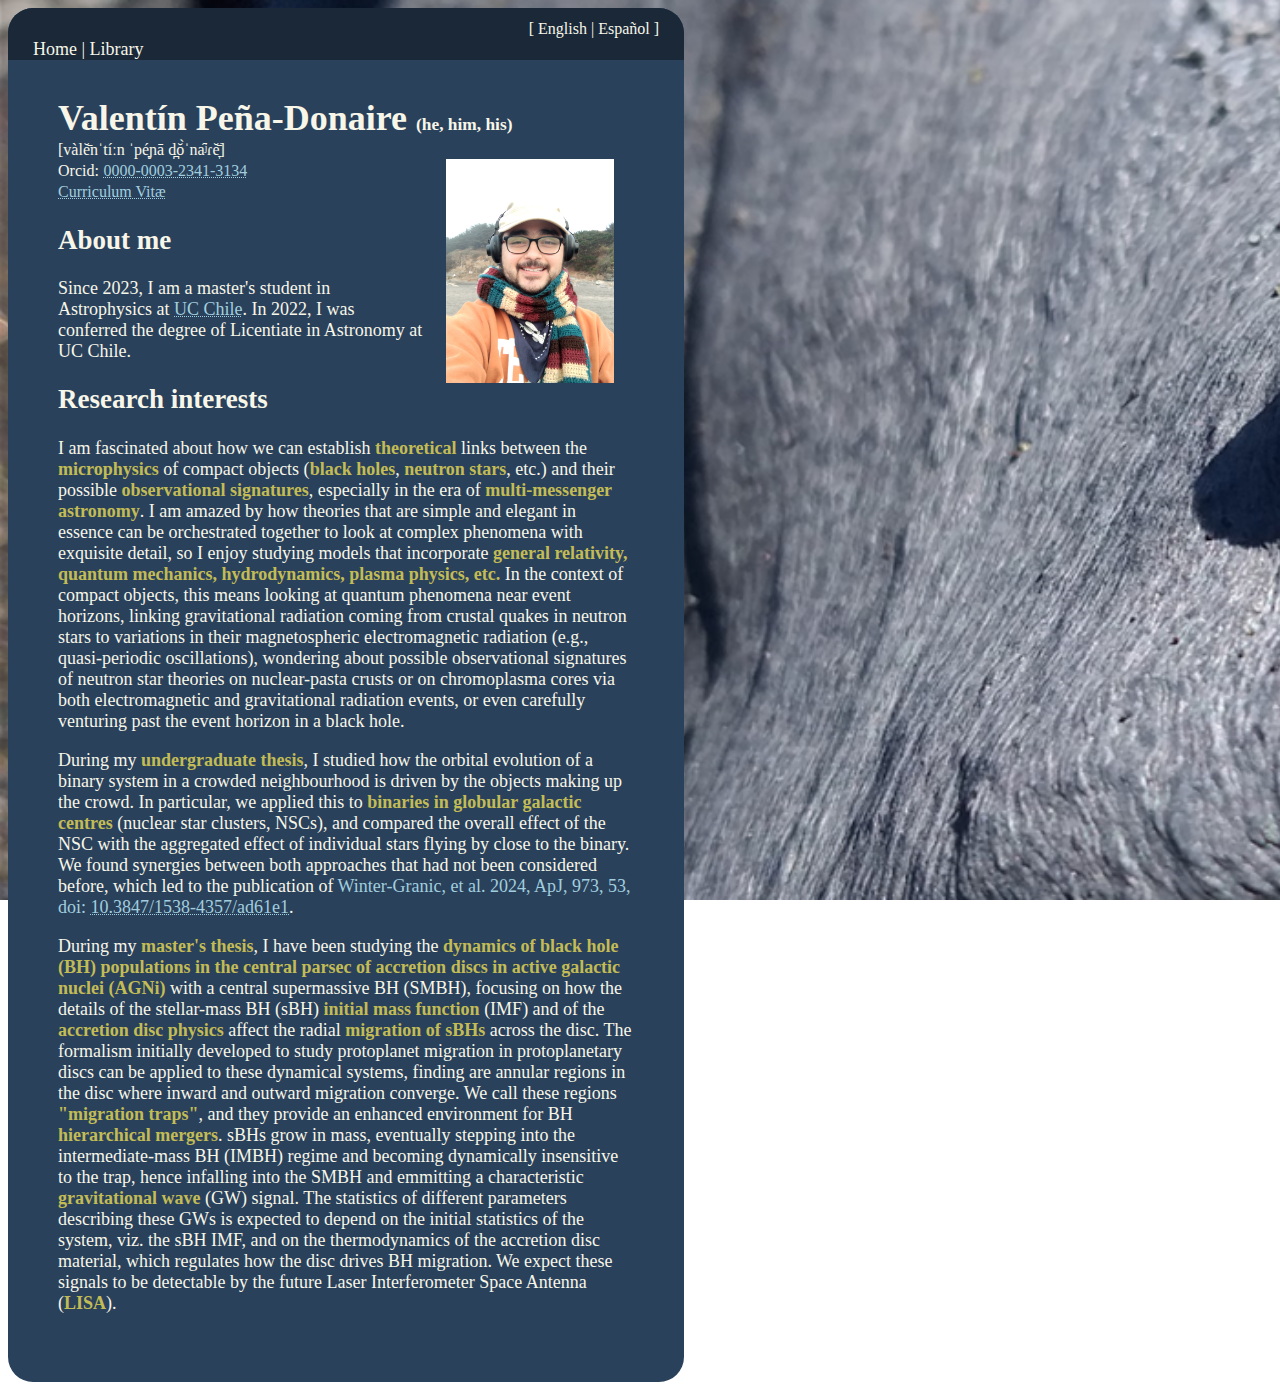
==== index.html @ 250e29ab "Update index.html" ====
<!doctype html>
<html lang="en-GB" style="background-image: url('./pirita__cobquecura-mure.png');">
    <head>
        <meta name="author" content="Valentín Peña-Donaire"/>
        <meta charset="utf-8" />
        <title>Valentín Peña-Donaire</title>
        <link rel="stylesheet" href="style.css">
    </head>
    
    <body>
        <menu style="background:#1A2838;margin:-50px;">
            <div align="right">
                <footnotesize >[ <a href=./index.html>English</a> | <a href=./es.html>Español</a> ]</footnotesize>
            </div>
            <div>
                <a href=./index.html>Home</a>
                 | <a href=./library-books-en.html>Library</a>
                <!--
                 | <a href=./pics-en.html>Photos</a>
                -->
            </div>
        </menu>
        <br><br><br>
        
        <h1>Valentín Peña-Donaire <small><small><small><small>(he, him, his)</small></small></small></small> <img src="./pp-scarf.jpg" alt="selfie" style="float:right;width:168px;margin:20px;"></h1>
        <footnotesize>[va&#768;le&#774&#772;n&#712;ti&#769&#720;n &#712;pe&#769&#798;&#626;a&#772; d&#810;o&#774&#768&#712;na&#7623&#690;&#638;e&#774&#798&#772;]</footnotesize><br> <!-- (why do I need to force a line break?) -->
        <!-- www.domsmith.co.uk -->
        <!-- https://www.phon.ucl.ac.uk/home/wells/ipa-unicode.htm -->
        <!-- https://en.wikipedia.org/wiki/Combining_Diacritical_Marks_Supplement -->
        <!-- https://onlinetools.com/unicode/convert-unicode-to-html -->
        <footnotesize>Orcid:</footnotesize> <a context=citet size=footnotesize href=https://orcid.org/0000-0003-2341-3134>0000-0003-2341-3134</a><br>
        <a context=citet size=footnotesize href="cv.pdf" target="_blank">Curriculum Vit&aelig;</a>

        
        <h2>About me</h2>
        <p>
            Since 2023, I am a master's student in Astrophysics at <a context=citet href=https://uc.cl/en>UC Chile</a>. In 2022, I was conferred the degree of Licentiate in Astronomy at UC Chile.
        </p>
        
        <h2>Research interests</h2>
        <p>
            I am fascinated about how we can establish <b>theoretical</b> links between the <b>microphysics</b> of compact objects (<b>black holes</b>, <b>neutron stars</b>, etc.) and their possible <b>observational signatures</b>, especially in the era of <b>multi-messenger astronomy</b>. I am amazed by how theories that are simple and elegant in essence can be orchestrated together to look at complex phenomena with exquisite detail, so I enjoy studying models that incorporate <b>general relativity, quantum mechanics, hydrodynamics, plasma physics, etc.</b> In the context of compact objects, this means looking at quantum phenomena near event horizons, linking gravitational radiation coming from crustal quakes in neutron stars to variations in their magnetospheric electromagnetic radiation (e.g., quasi-periodic oscillations), wondering about possible observational signatures of neutron star theories on nuclear-pasta crusts or on chromoplasma cores via both electromagnetic and gravitational radiation events, or even carefully venturing past the event horizon in a black hole.
        </p>
        <p>
            During my <b>undergraduate thesis</b>, I studied how the orbital evolution of a binary system in a crowded neighbourhood is driven by the objects making up the crowd. In particular, we applied this to <b>binaries in globular galactic centres</b> (nuclear star clusters, NSCs), and compared the overall effect of the NSC with the aggregated effect of individual stars flying by close to the binary. We found synergies between both approaches that had not been considered before, which led to the publication of <citet>Winter-Granic, et al. 2024, ApJ, 973, 53, doi:</citet> <a context=citet href=http://doi.org/10.3847/1538-4357/ad61e1>10.3847/1538-4357/ad61e1</a>.
        </p>
        <p>
            During my <b>master's thesis</b>, I have been studying the <b>dynamics of black hole (BH) populations in the central parsec of accretion discs in active galactic nuclei (AGNi)</b> with a central supermassive BH (SMBH), focusing on how the details of the stellar-mass BH (sBH) <b>initial mass function</b> (IMF) and of the <b>accretion disc physics</b> affect the radial <b>migration of sBHs</b> across the disc. The formalism initially developed to study protoplanet migration in protoplanetary discs can be applied to these dynamical systems, finding are annular regions in the disc where inward and outward migration converge. We call these regions <b>"migration traps"</b>, and they provide an enhanced environment for BH <b>hierarchical mergers</b>. sBHs grow in mass, eventually stepping into the intermediate-mass BH (IMBH) regime and becoming dynamically insensitive to the trap, hence infalling into the SMBH and emmitting a characteristic <b>gravitational wave</b> (GW) signal. The statistics of different parameters describing these GWs is expected to depend on the initial statistics of the system, viz. the sBH IMF, and on the thermodynamics of the accretion disc material, which regulates how the disc drives BH migration. We expect these signals to be detectable by the future Laser Interferometer Space Antenna (<b>LISA</b>).
        </p>
    </body>
</html>
---- style.css ----
@font-face {
    font-family: "Yu Youren";
    src: url("yu-youren.ttf");
    font-weight: 400;
    font-style: normal;
}
        
html {
    width: 100%;
    background-repeat: no-repeat;
    background-size: cover;
    background-attachment: fixed;
    font-size: 18px;
    padding: 0px;
}

menu {
    padding-left: 25px;
    padding-right: 25px;
    padding-top: 10px;
    padding-bottom: 0px;
    border-top-left-radius: 25px;
    border-top-right-radius: 25px;
    background: #1A2838;
    color: #f7f6e8;
}

body {
    width: 45%;
    padding: 50px;
    border-radius: 25px;
    background: #2a415c;
}

ul {
    list-style-type: disc;
}

li {
  margin-left: 20px;
  color: #f7f6e8;
}


h1 {
    color: #f7f6e8;
    margin-bottom: 0px;
}
h2 {
    color: #f7f6e8;
}
h3 {
    color: #f7f6e8;
}

p {
    color: #f7f6e8;
}
b {
    color: #c3bc55;
}

citet {
    color: #a1cede;
}
a {
    text-decoration: none;
    color: #f7f6e8;
}
a[context="citet"] {
    text-decoration: underline;
    text-decoration-style: dotted;
    text-decoration-thickness: 1px;
    color: #a1cede;
}
a[context="citet"][size="footnotesize"] {
    text-decoration: underline;
    text-decoration-style: dotted;
    text-decoration-thickness: 1px;
    color: #a1cede;
    font-size: 16px;
}


footnotesize {
    font-size: 16px;
    color: #f7f6e8;
}

form {
    color:#f7f6e8;
}
select {
    font-family:inherit;
    font-size:16px;
    background-color: #315781;
    color: #f7f6e8;
    padding: 8px;
    border: none;
    border-radius:5px;
}

table {
    border-collapse: collapse;
    width: 100%;
    font-size:12px;
}
th {
  text-align: left;
}
tr:nth-child(3n+1) {
  border-bottom: 2px solid #f7f6e8;
}
tr:nth-child(3n+2) {
  border-bottom: 1px dotted #f7f6e8;
}
tr:nth-child(3n) {
  border-bottom: 1px dotted #f7f6e8;
}
td: {
    font-size:12px;
}
tr td:first-child {
    white-space:nowrap;
}
tr td:nth-child(3) {
    width:20%;
}
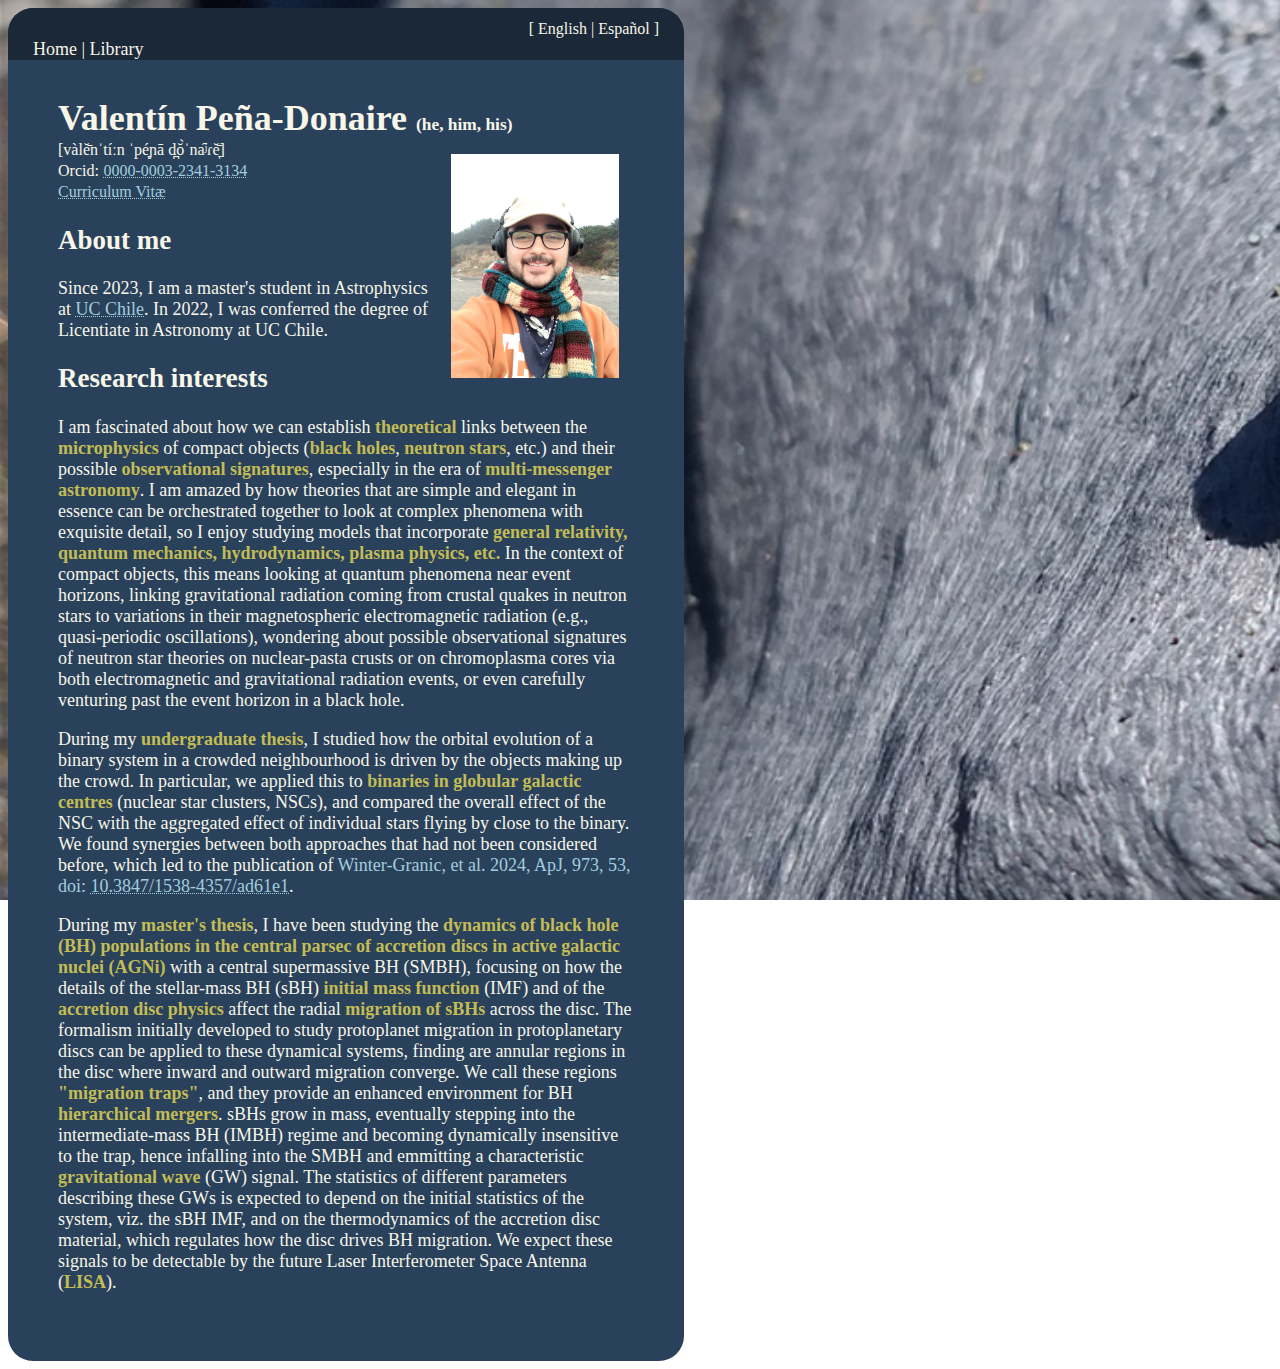
==== commit 7ffe4f2f: "Update index.html" ====
--- a/index.html
+++ b/index.html
@@ -22,7 +22,7 @@
         </menu>
         <br><br><br>
         
-        <h1>Valentín Peña-Donaire <small><small><small><small>(he, him, his)</small></small></small></small> <img src="./pp-scarf.jpg" alt="selfie" style="float:right;width:168px;margin:20px;"></h1>
+        <h1>Valentín Peña-Donaire <small><small><small><small>(he, him, his)</small></small></small></small> <img src="./pp-scarf.jpg" alt="selfie" style="float:right;width:168px;margin:15px;"></h1>
         <footnotesize>[va&#768;le&#774&#772;n&#712;ti&#769&#720;n &#712;pe&#769&#798;&#626;a&#772; d&#810;o&#774&#768&#712;na&#7623&#690;&#638;e&#774&#798&#772;]</footnotesize><br> <!-- (why do I need to force a line break?) -->
         <!-- www.domsmith.co.uk -->
         <!-- https://www.phon.ucl.ac.uk/home/wells/ipa-unicode.htm -->
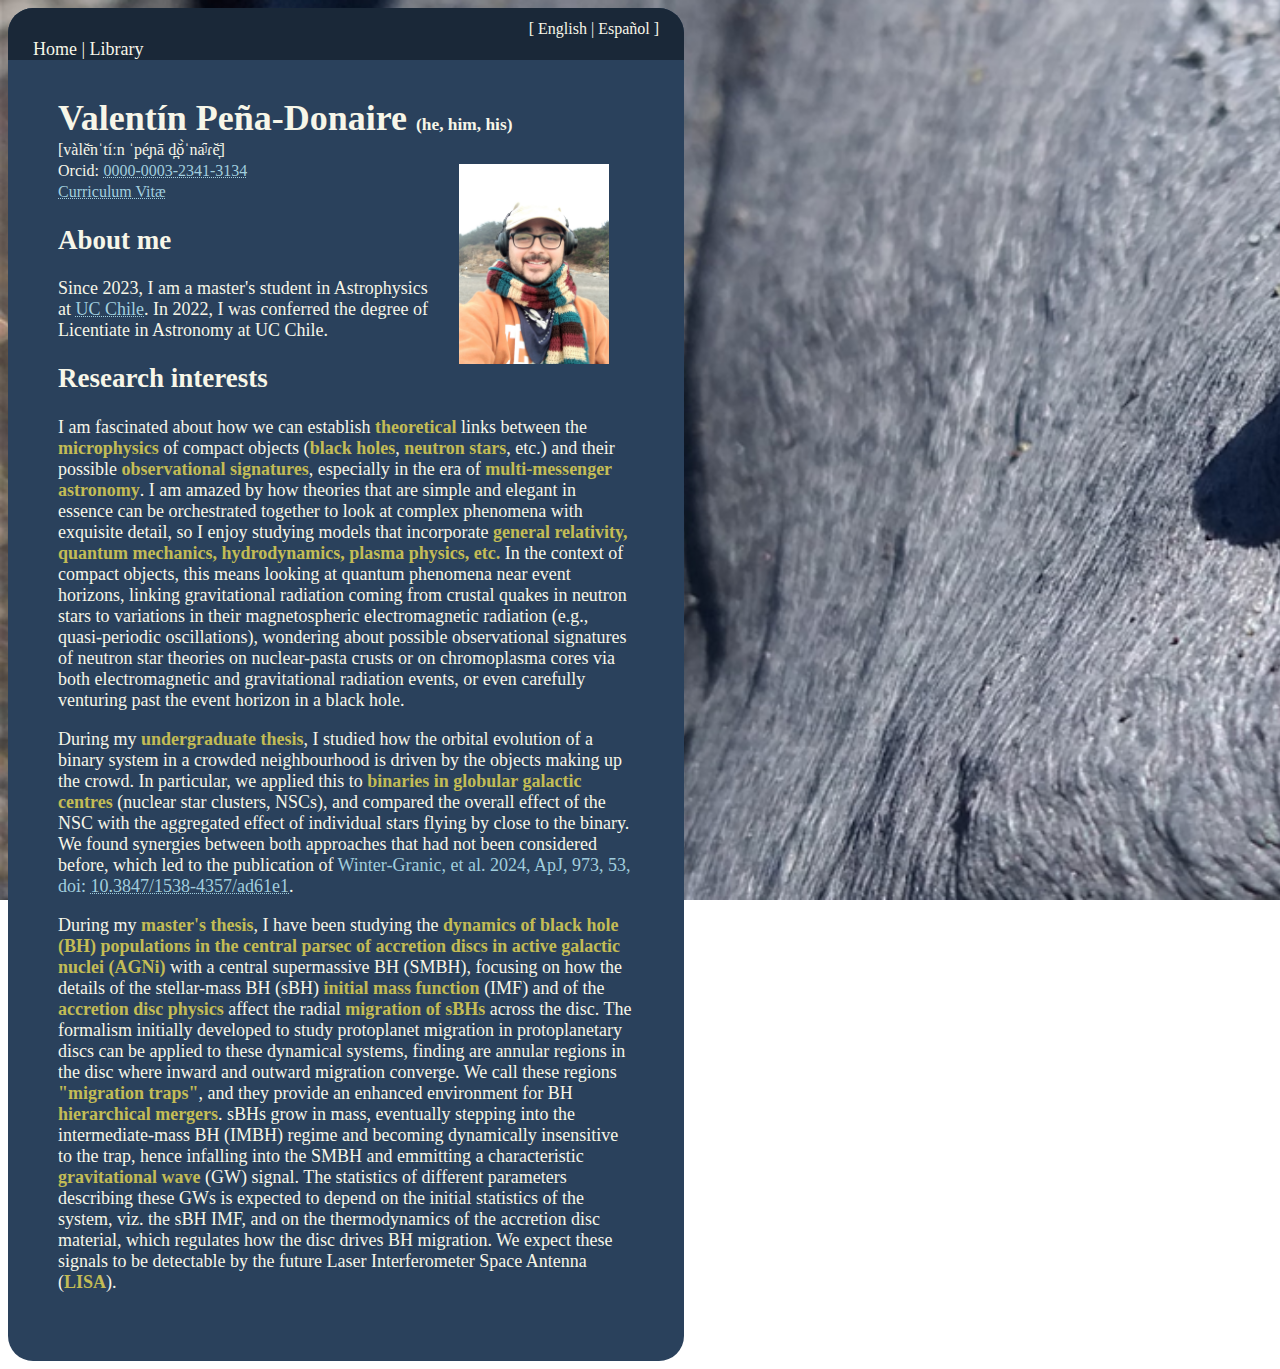
==== commit bb8815f0: "Update index.html" ====
--- a/index.html
+++ b/index.html
@@ -22,7 +22,7 @@
         </menu>
         <br><br><br>
         
-        <h1>Valentín Peña-Donaire <small><small><small><small>(he, him, his)</small></small></small></small> <img src="./pp-scarf.jpg" alt="selfie" style="float:right;width:168px;margin:15px;"></h1>
+        <h1>Valentín Peña-Donaire <small><small><small><small>(he, him, his)</small></small></small></small> <img src="./pp-scarf.jpg" alt="selfie" style="float:right;width:150px;margin:25px;"></h1>
         <footnotesize>[va&#768;le&#774&#772;n&#712;ti&#769&#720;n &#712;pe&#769&#798;&#626;a&#772; d&#810;o&#774&#768&#712;na&#7623&#690;&#638;e&#774&#798&#772;]</footnotesize><br> <!-- (why do I need to force a line break?) -->
         <!-- www.domsmith.co.uk -->
         <!-- https://www.phon.ucl.ac.uk/home/wells/ipa-unicode.htm -->
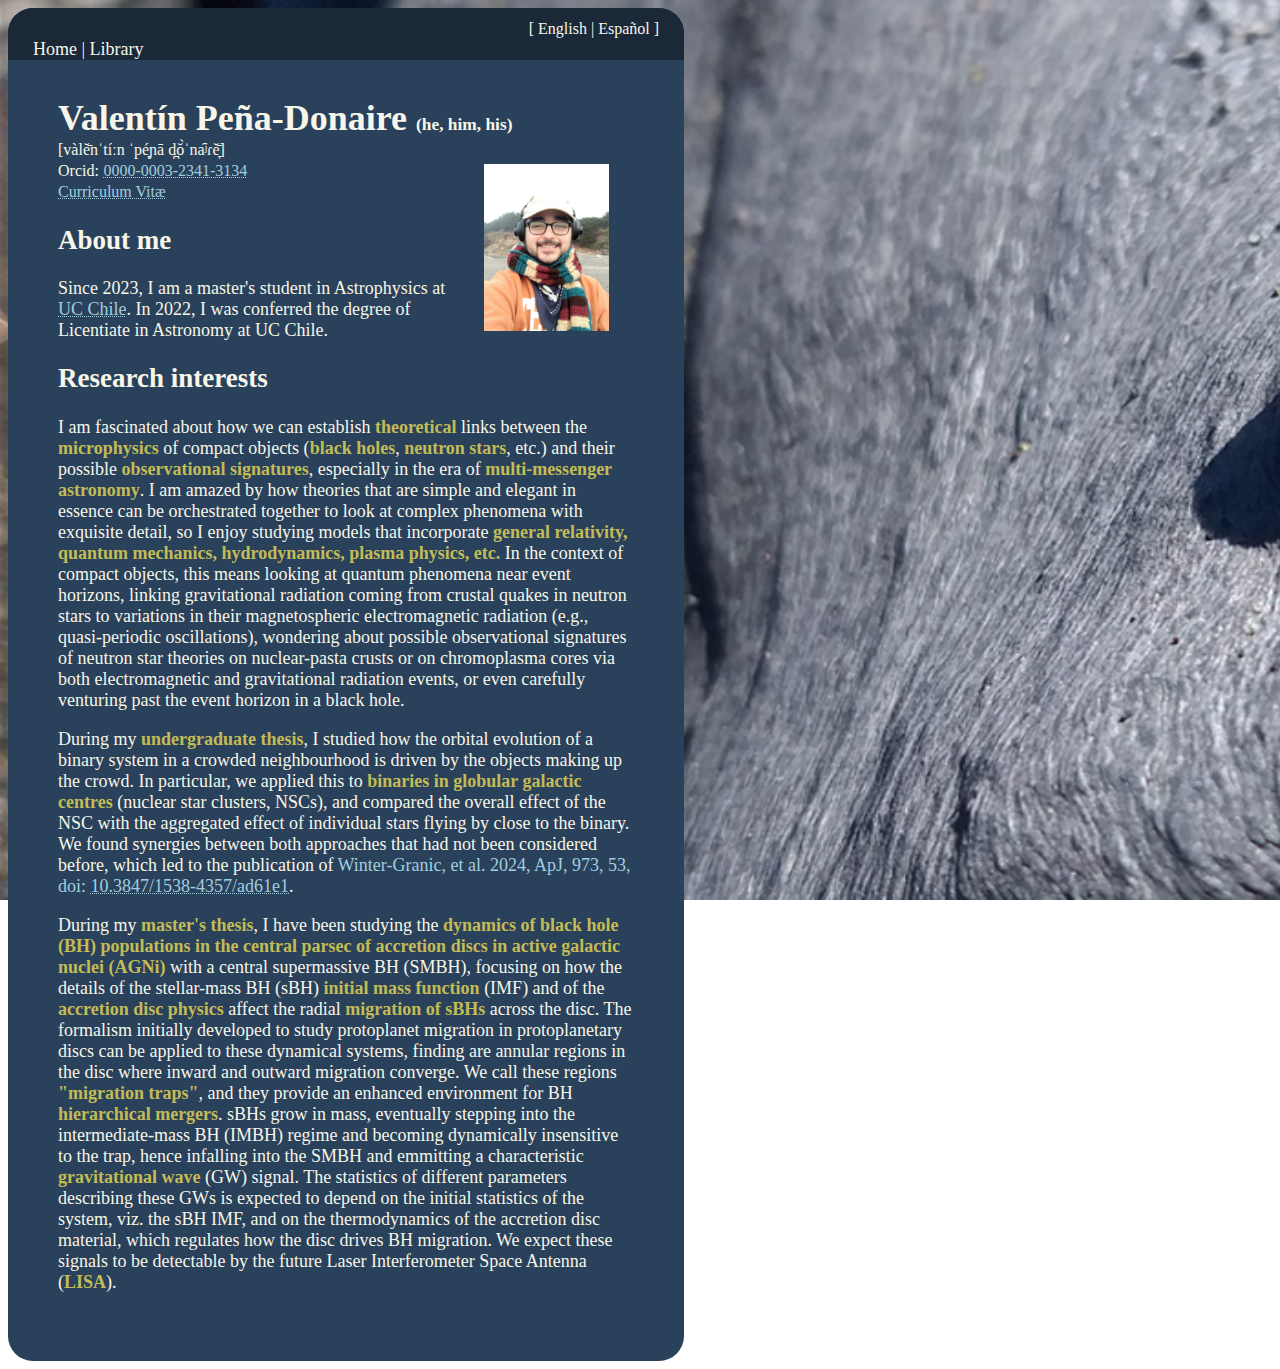
==== commit ace06eae: "Update index.html}" ====
--- a/index.html
+++ b/index.html
@@ -22,7 +22,7 @@
         </menu>
         <br><br><br>
         
-        <h1>Valentín Peña-Donaire <small><small><small><small>(he, him, his)</small></small></small></small> <img src="./pp-scarf.jpg" alt="selfie" style="float:right;width:150px;margin:25px;"></h1>
+        <h1>Valentín Peña-Donaire <small><small><small><small>(he, him, his)</small></small></small></small> <img src="./pp-scarf.jpg" alt="selfie" style="float:right;width:125px;margin:25px;"></h1>
         <footnotesize>[va&#768;le&#774&#772;n&#712;ti&#769&#720;n &#712;pe&#769&#798;&#626;a&#772; d&#810;o&#774&#768&#712;na&#7623&#690;&#638;e&#774&#798&#772;]</footnotesize><br> <!-- (why do I need to force a line break?) -->
         <!-- www.domsmith.co.uk -->
         <!-- https://www.phon.ucl.ac.uk/home/wells/ipa-unicode.htm -->
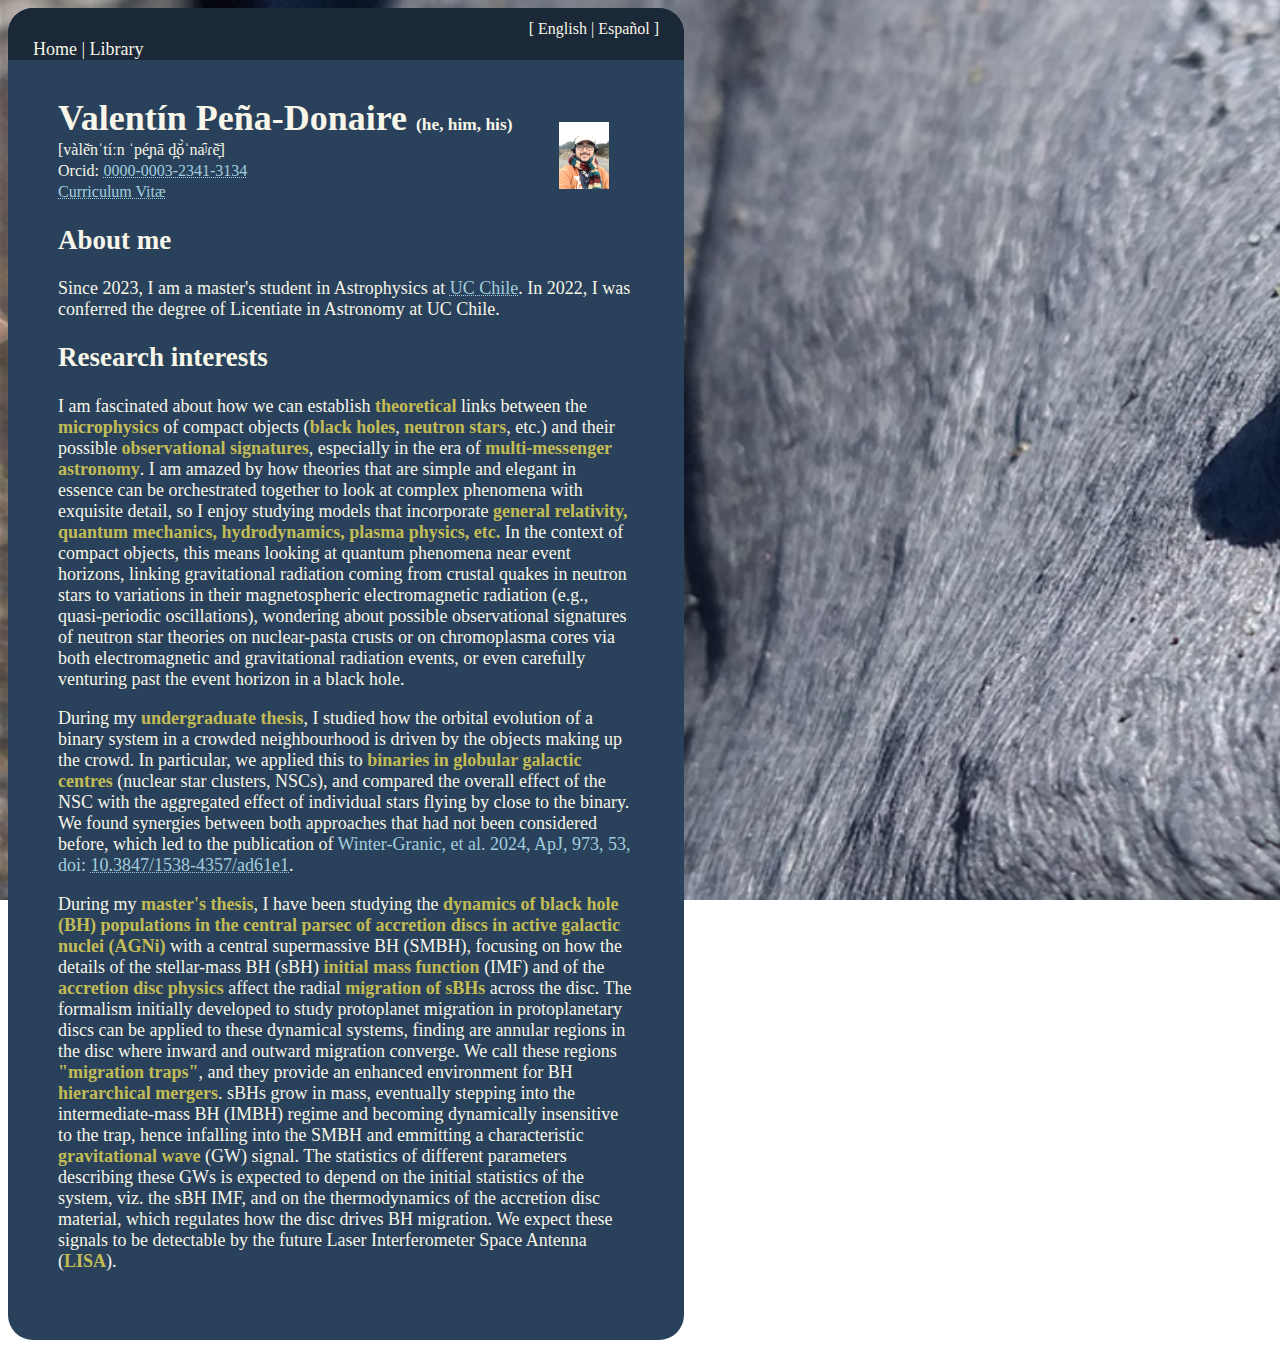
==== commit a725ddb7: "Update index.html" ====
--- a/index.html
+++ b/index.html
@@ -22,7 +22,7 @@
         </menu>
         <br><br><br>
         
-        <h1>Valentín Peña-Donaire <small><small><small><small>(he, him, his)</small></small></small></small> <img src="./pp-scarf.jpg" alt="selfie" style="float:right;width:125px;margin:25px;"></h1>
+        <h1>Valentín Peña-Donaire <small><small><small><small>(he, him, his)</small></small></small></small> <img src="./pp-scarf.jpg" alt="selfie" style="float:right;width:50px;margin:25px;"></h1>
         <footnotesize>[va&#768;le&#774&#772;n&#712;ti&#769&#720;n &#712;pe&#769&#798;&#626;a&#772; d&#810;o&#774&#768&#712;na&#7623&#690;&#638;e&#774&#798&#772;]</footnotesize><br> <!-- (why do I need to force a line break?) -->
         <!-- www.domsmith.co.uk -->
         <!-- https://www.phon.ucl.ac.uk/home/wells/ipa-unicode.htm -->
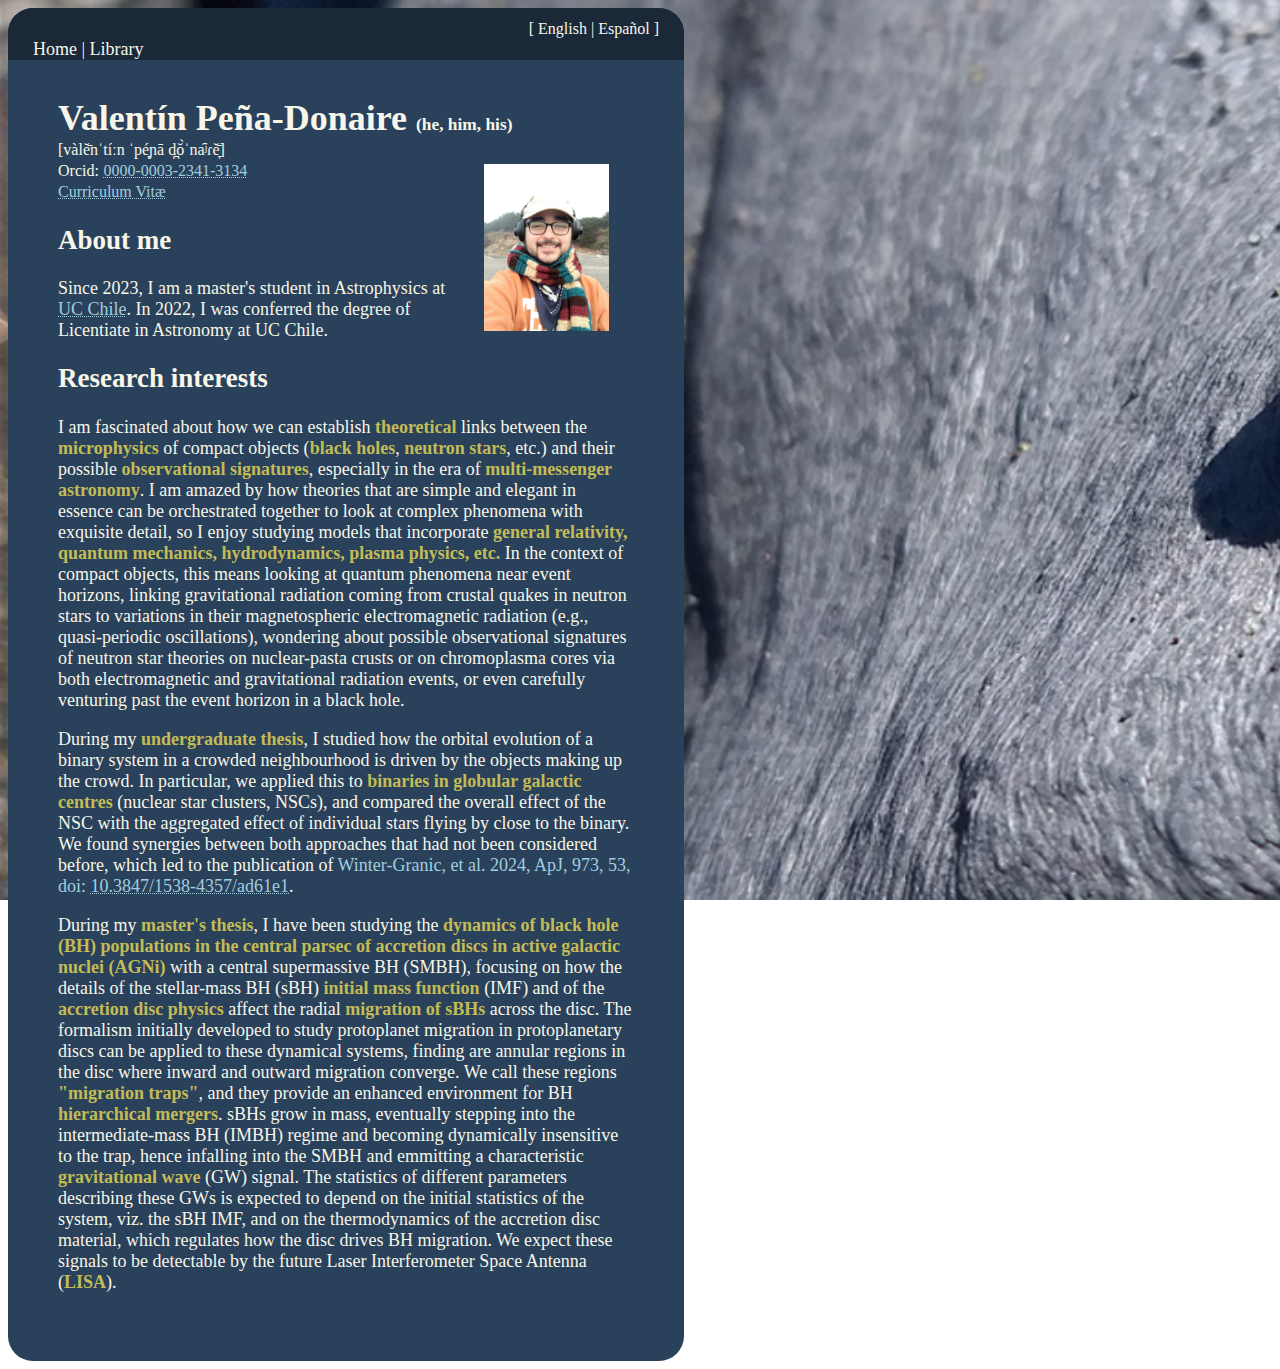
==== commit 251b55fd: "Update index.html" ====
--- a/index.html
+++ b/index.html
@@ -22,7 +22,7 @@
         </menu>
         <br><br><br>
         
-        <h1>Valentín Peña-Donaire <small><small><small><small>(he, him, his)</small></small></small></small> <img src="./pp-scarf.jpg" alt="selfie" style="float:right;width:50px;margin:25px;"></h1>
+        <h1>Valentín Peña-Donaire <small><small><small><small>(he, him, his)</small></small></small></small> <img src="./pp-scarf.jpg" alt="selfie" style="float:right;width:125px;margin:25px;"></h1>
         <footnotesize>[va&#768;le&#774&#772;n&#712;ti&#769&#720;n &#712;pe&#769&#798;&#626;a&#772; d&#810;o&#774&#768&#712;na&#7623&#690;&#638;e&#774&#798&#772;]</footnotesize><br> <!-- (why do I need to force a line break?) -->
         <!-- www.domsmith.co.uk -->
         <!-- https://www.phon.ucl.ac.uk/home/wells/ipa-unicode.htm -->
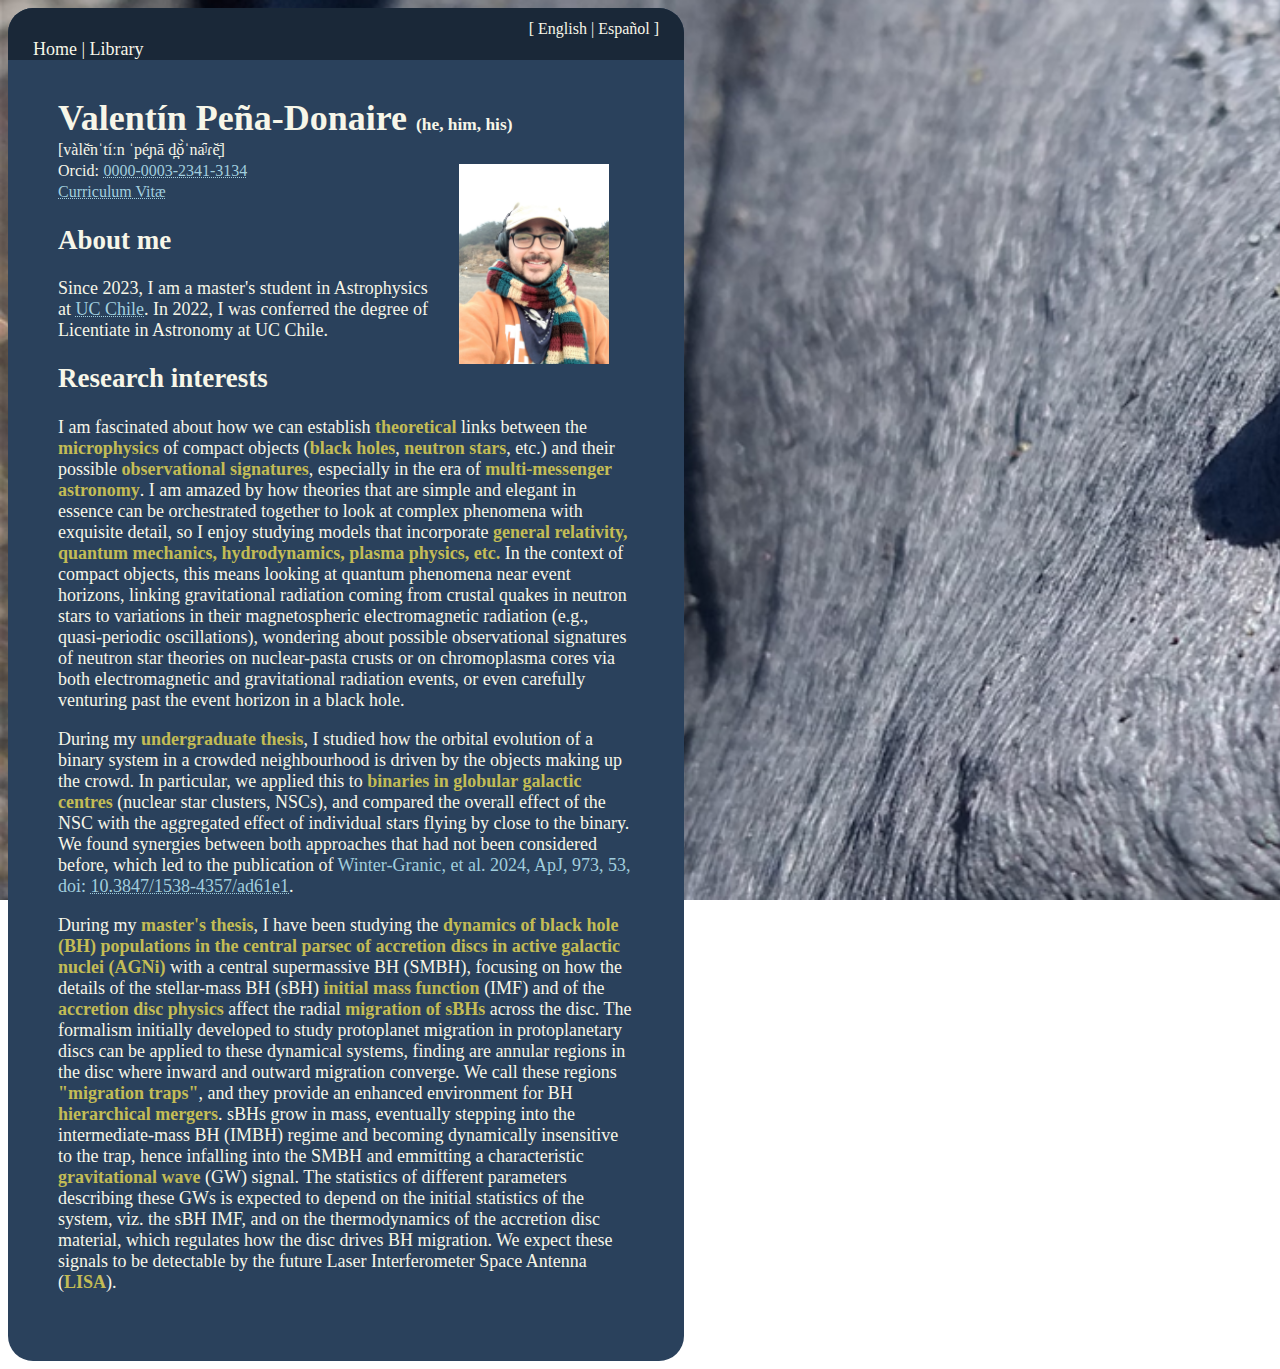
==== commit 368d32e0: "Update index.html" ====
--- a/index.html
+++ b/index.html
@@ -22,7 +22,7 @@
         </menu>
         <br><br><br>
         
-        <h1>Valentín Peña-Donaire <small><small><small><small>(he, him, his)</small></small></small></small> <img src="./pp-scarf.jpg" alt="selfie" style="float:right;width:125px;margin:25px;"></h1>
+        <h1>Valentín Peña-Donaire <small><small><small><small>(he, him, his)</small></small></small></small> <img src="./pp-scarf.jpg" alt="selfie" style="float:right;width:150px;margin:25px;"></h1>
         <footnotesize>[va&#768;le&#774&#772;n&#712;ti&#769&#720;n &#712;pe&#769&#798;&#626;a&#772; d&#810;o&#774&#768&#712;na&#7623&#690;&#638;e&#774&#798&#772;]</footnotesize><br> <!-- (why do I need to force a line break?) -->
         <!-- www.domsmith.co.uk -->
         <!-- https://www.phon.ucl.ac.uk/home/wells/ipa-unicode.htm -->
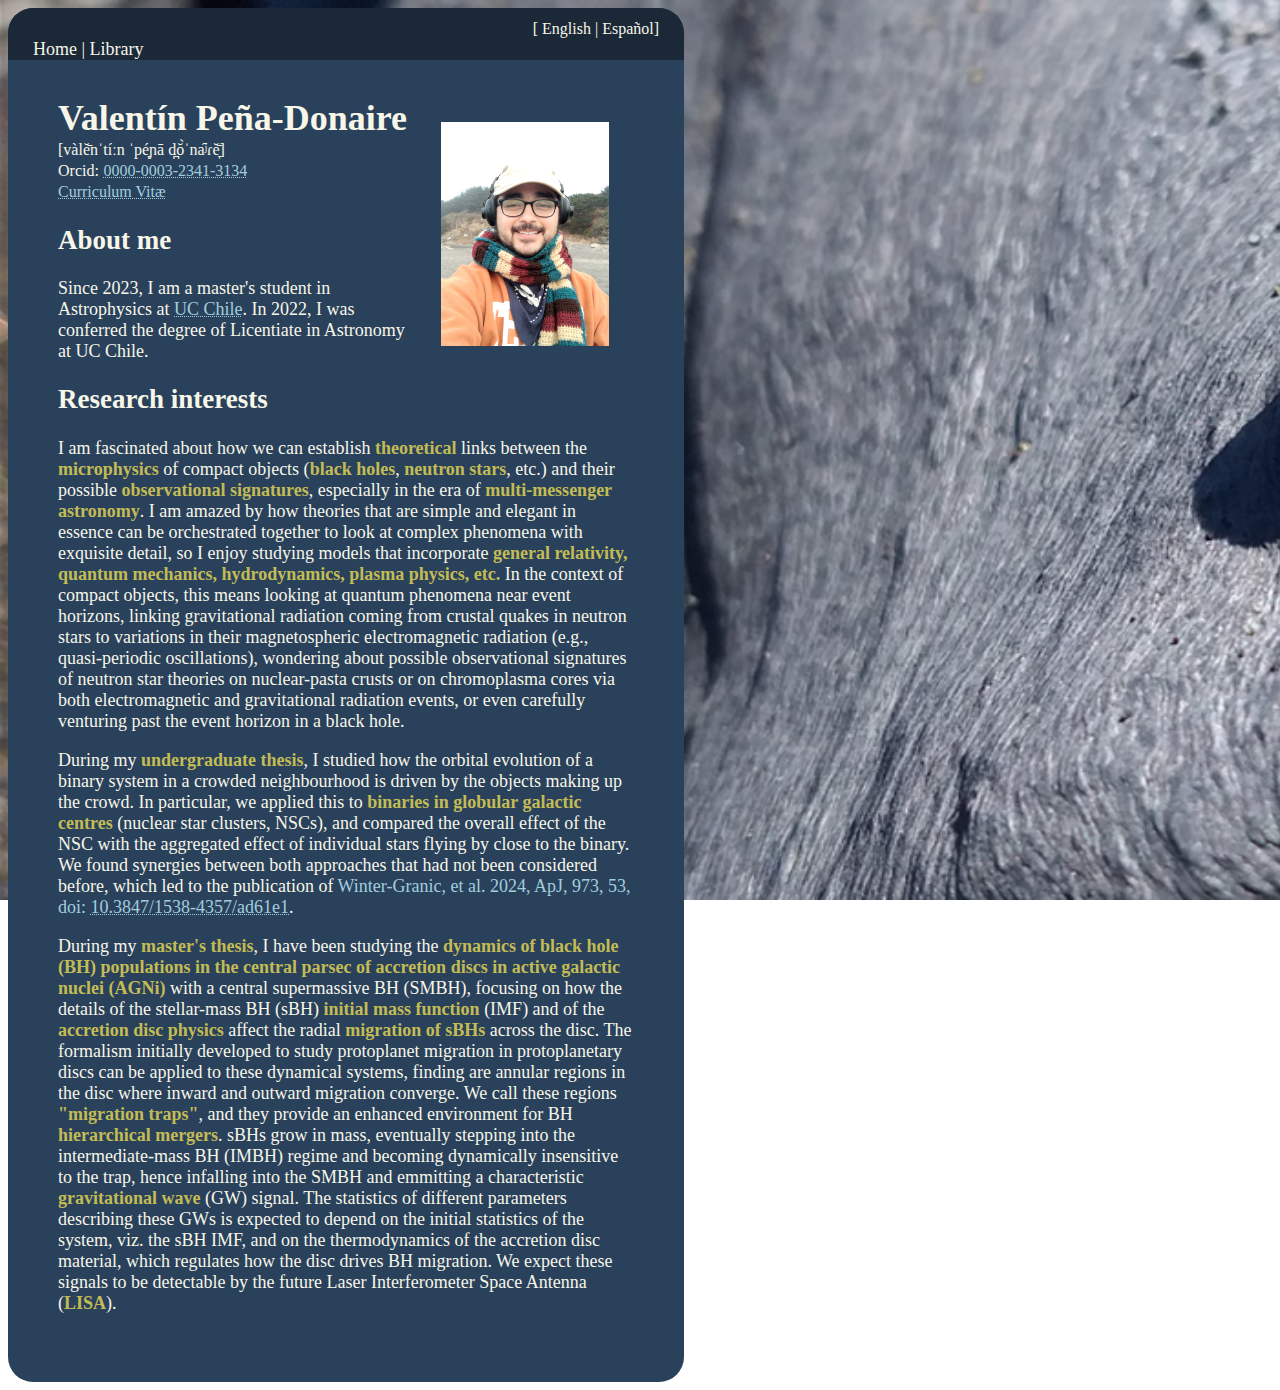
==== commit 89b5f5e0: "Add files via upload" ====
--- a/index.html
+++ b/index.html
@@ -10,7 +10,7 @@
     <body>
         <menu style="background:#1A2838;margin:-50px;">
             <div align="right">
-                <footnotesize >[ <a href=./index.html>English</a> | <a href=./es.html>Español</a> ]</footnotesize>
+                <footnotesize >[ <a href=./index.html>English</a> | <a href=./es.html>Español</a>]</footnotesize>
             </div>
             <div>
                 <a href=./index.html>Home</a>
@@ -22,7 +22,7 @@
         </menu>
         <br><br><br>
         
-        <h1>Valentín Peña-Donaire <small><small><small><small>(he, him, his)</small></small></small></small> <img src="./pp-scarf.jpg" alt="selfie" style="float:right;width:150px;margin:25px;"></h1>
+        <h1>Valentín Peña-Donaire <img src="./pp-scarf.jpg" alt="selfie" style="float:right;width:168px;margin:25px;"></h1>
         <footnotesize>[va&#768;le&#774&#772;n&#712;ti&#769&#720;n &#712;pe&#769&#798;&#626;a&#772; d&#810;o&#774&#768&#712;na&#7623&#690;&#638;e&#774&#798&#772;]</footnotesize><br> <!-- (why do I need to force a line break?) -->
         <!-- www.domsmith.co.uk -->
         <!-- https://www.phon.ucl.ac.uk/home/wells/ipa-unicode.htm -->
